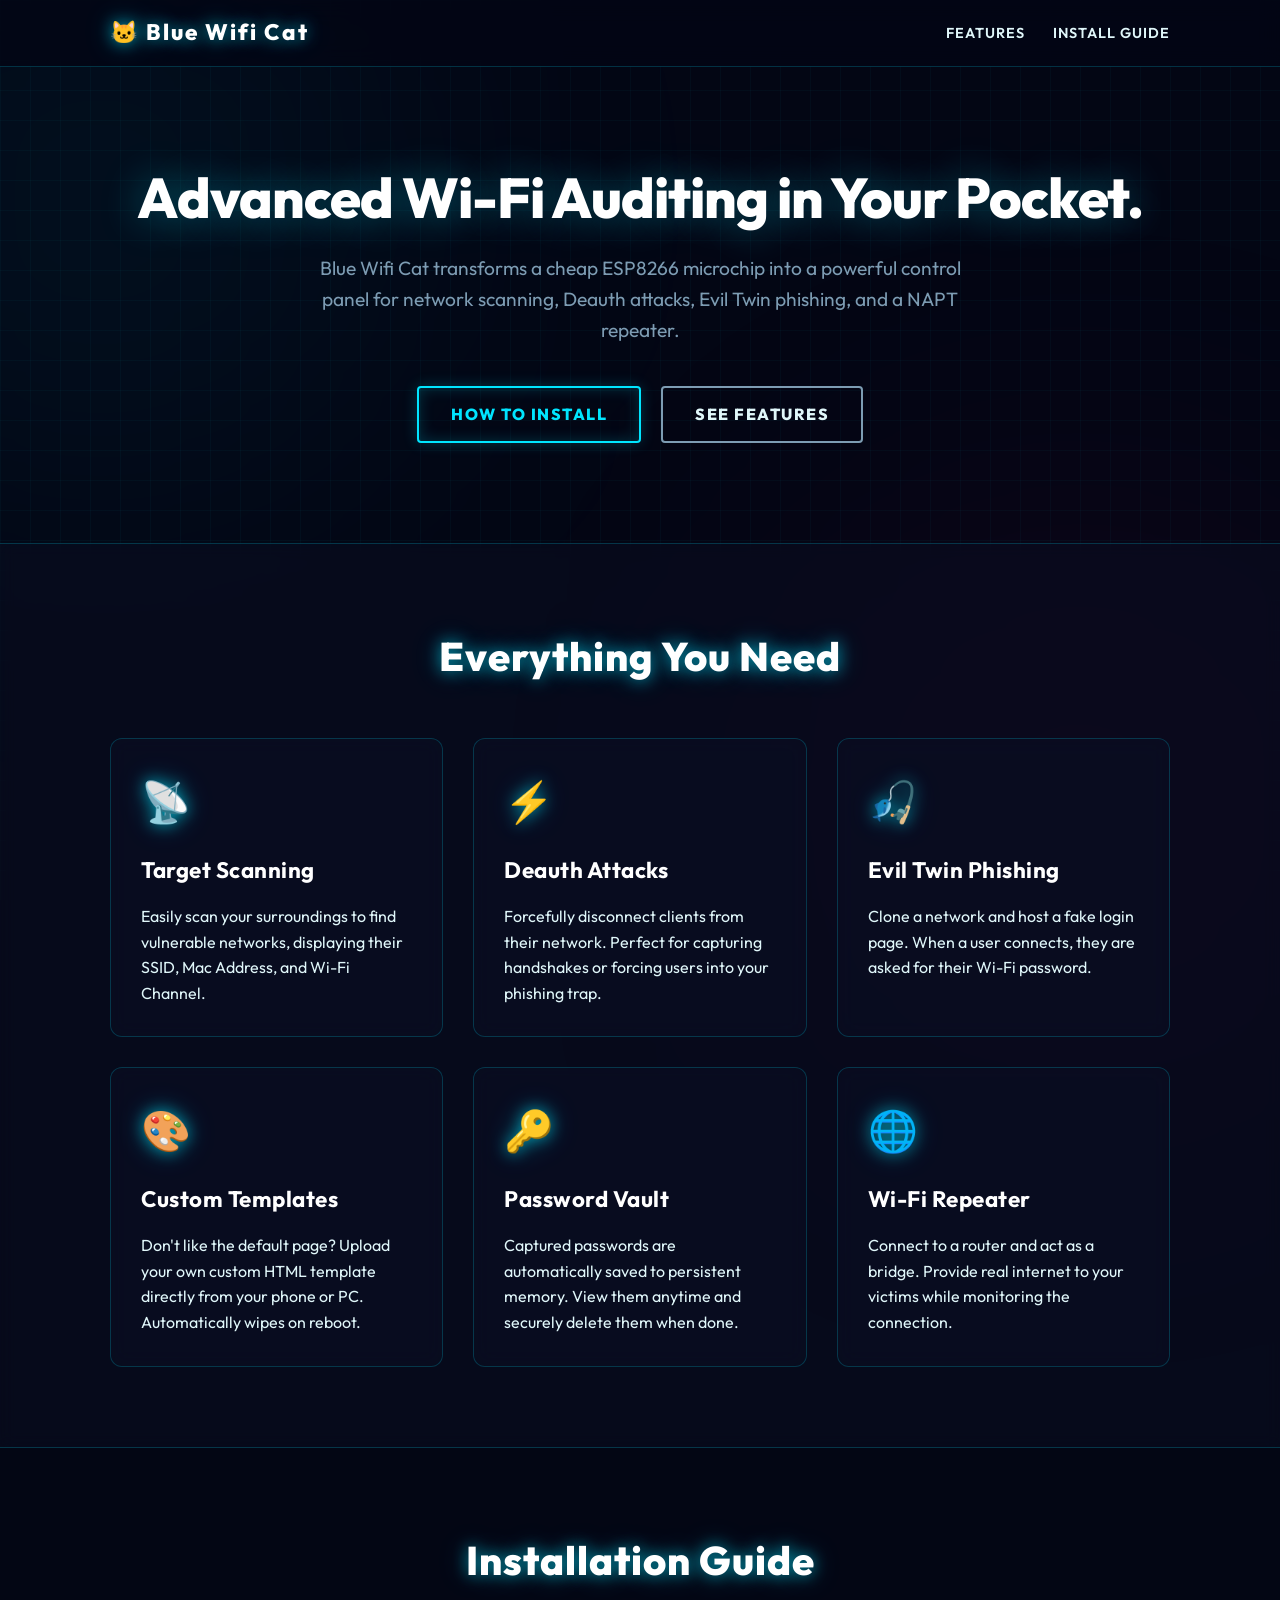
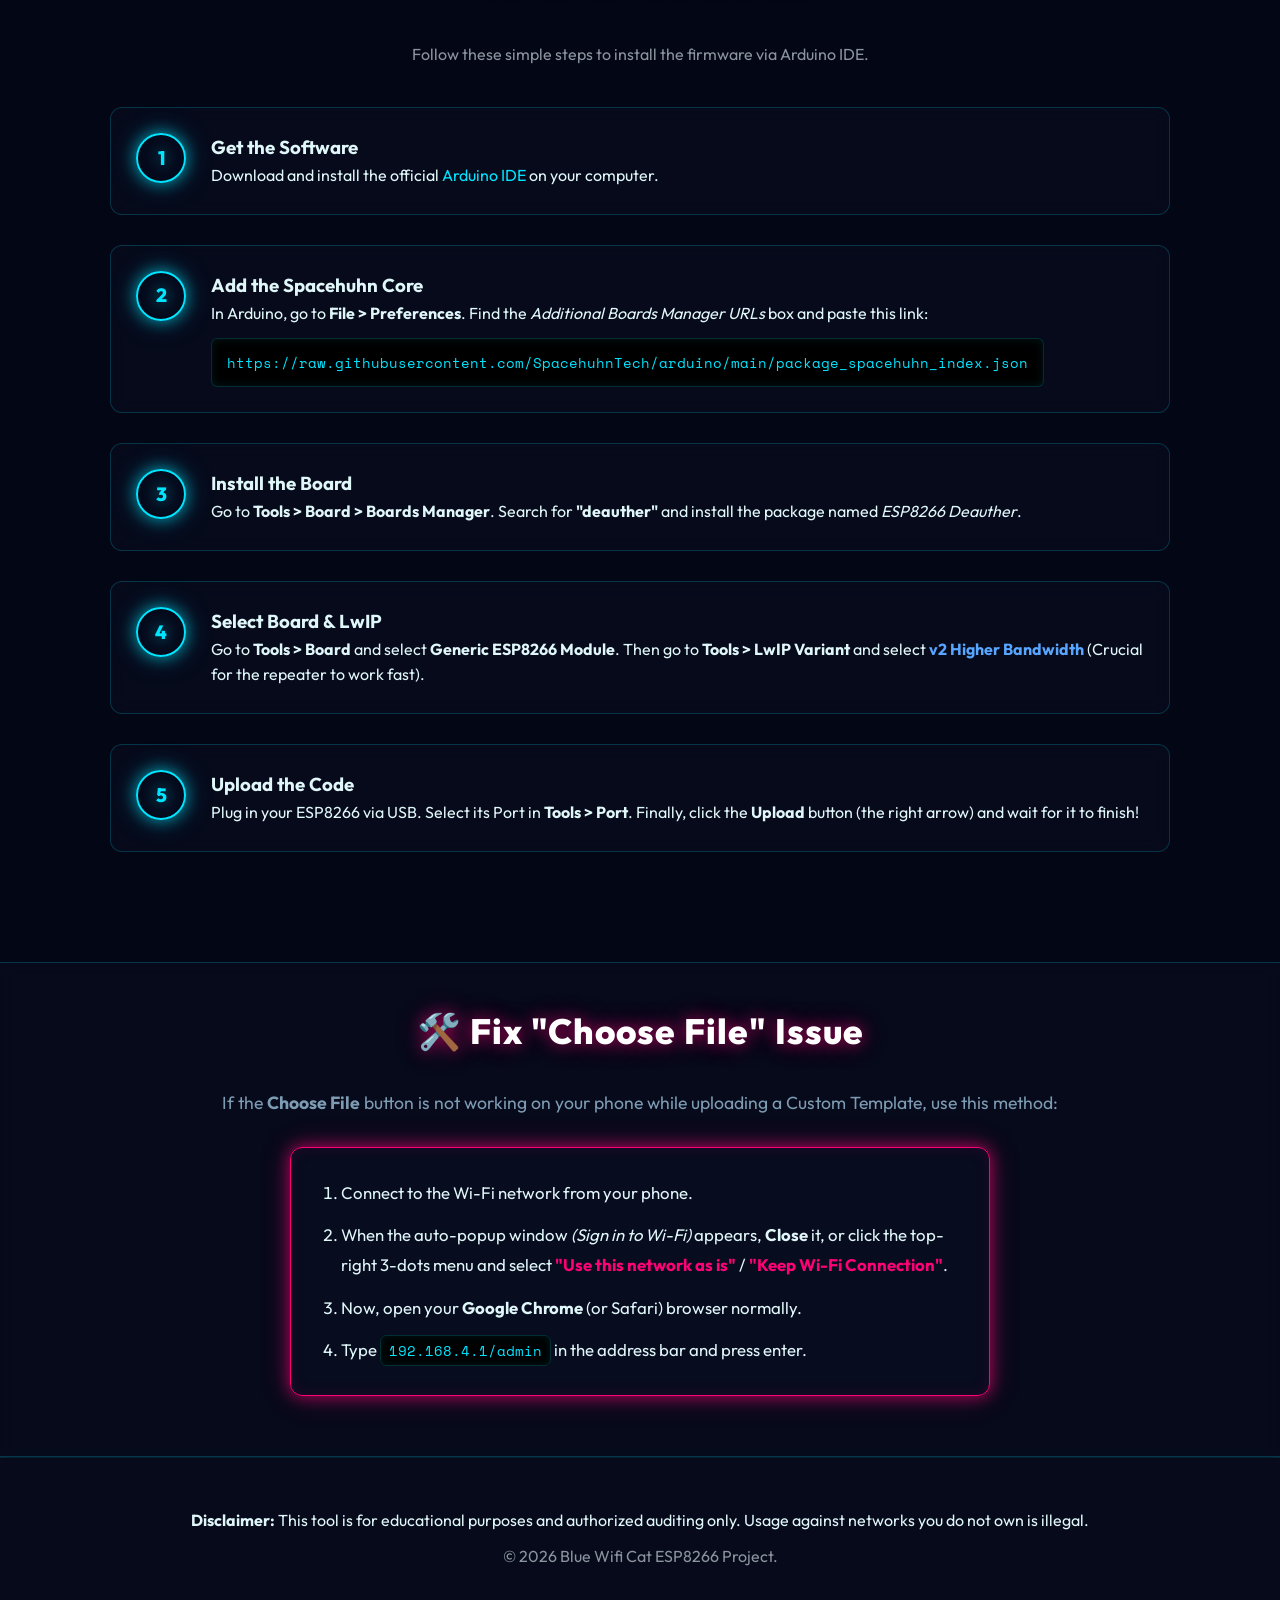
==== Website/index.html @ afcd8540 "Initial commit: Blue Wifi Cat ESP8266 Firmware and Website" ====
<!DOCTYPE html>
<html lang="en">
<head>
    <meta charset="UTF-8">
    <meta name="viewport" content="width=device-width, initial-scale=1.0">
    <title>Blue Wifi Cat | ESP8266 Tool</title>
    <meta name="description" content="A powerful and simple Wi-Fi auditing tool for ESP8266.">
    <link rel="stylesheet" href="styles.css">
    <!-- Clean, readable font -->
    <link href="https://fonts.googleapis.com/css2?family=Inter:wght@400;600;800&display=swap" rel="stylesheet">
</head>
<body>

    <nav class="navbar">
        <div class="nav-container">
            <div class="logo">🐱 Blue Wifi Cat</div>
            <div class="nav-links">
                <a href="#features">Features</a>
                <a href="#install">Install Guide</a>
            </div>
        </div>
    </nav>

    <header class="hero">
        <div class="container">
            <h1>Advanced Wi-Fi Auditing in Your Pocket.</h1>
            <p>Blue Wifi Cat transforms a cheap ESP8266 microchip into a powerful control panel for network scanning, Deauth attacks, Evil Twin phishing, and a NAPT repeater.</p>
            <div class="btn-group">
                <a href="#install" class="btn btn-primary">How to Install</a>
                <a href="#features" class="btn btn-outline">See Features</a>
            </div>
        </div>
    </header>

    <section id="features" class="section bg-light">
        <div class="container">
            <h2 class="section-title">Everything You Need</h2>
            <div class="grid">
                
                <div class="card">
                    <div class="card-icon">📡</div>
                    <h3>Target Scanning</h3>
                    <p>Easily scan your surroundings to find vulnerable networks, displaying their SSID, Mac Address, and Wi-Fi Channel.</p>
                </div>

                <div class="card">
                    <div class="card-icon">⚡</div>
                    <h3>Deauth Attacks</h3>
                    <p>Forcefully disconnect clients from their network. Perfect for capturing handshakes or forcing users into your phishing trap.</p>
                </div>

                <div class="card">
                    <div class="card-icon">🎣</div>
                    <h3>Evil Twin Phishing</h3>
                    <p>Clone a network and host a fake login page. When a user connects, they are asked for their Wi-Fi password.</p>
                </div>

                <div class="card">
                    <div class="card-icon">🎨</div>
                    <h3>Custom Templates</h3>
                    <p>Don't like the default page? Upload your own custom HTML template directly from your phone or PC. Automatically wipes on reboot.</p>
                </div>

                <div class="card">
                    <div class="card-icon">🔑</div>
                    <h3>Password Vault</h3>
                    <p>Captured passwords are automatically saved to persistent memory. View them anytime and securely delete them when done.</p>
                </div>

                <div class="card">
                    <div class="card-icon">🌐</div>
                    <h3>Wi-Fi Repeater</h3>
                    <p>Connect to a router and act as a bridge. Provide real internet to your victims while monitoring the connection.</p>
                </div>

            </div>
        </div>
    </section>

    <section id="install" class="section">
        <div class="container">
            <h2 class="section-title">Installation Guide</h2>
            <p style="text-align: center; margin-bottom: 40px; color: #8b949e;">Follow these simple steps to install the firmware via Arduino IDE.</p>
            
            <div class="step-card">
                <div class="step-number">1</div>
                <div>
                    <h3>Get the Software</h3>
                    <p>Download and install the official <a href="https://www.arduino.cc/en/software" target="_blank">Arduino IDE</a> on your computer.</p>
                </div>
            </div>

            <div class="step-card">
                <div class="step-number">2</div>
                <div>
                    <h3>Add the Spacehuhn Core</h3>
                    <p>In Arduino, go to <b>File > Preferences</b>. Find the <i>Additional Boards Manager URLs</i> box and paste this link:</p>
                    <code>https://raw.githubusercontent.com/SpacehuhnTech/arduino/main/package_spacehuhn_index.json</code>
                </div>
            </div>

            <div class="step-card">
                <div class="step-number">3</div>
                <div>
                    <h3>Install the Board</h3>
                    <p>Go to <b>Tools > Board > Boards Manager</b>. Search for <b>"deauther"</b> and install the package named <i>ESP8266 Deauther</i>.</p>
                </div>
            </div>

            <div class="step-card">
                <div class="step-number">4</div>
                <div>
                    <h3>Select Board & LwIP</h3>
                    <p>Go to <b>Tools > Board</b> and select <b>Generic ESP8266 Module</b>. Then go to <b>Tools > LwIP Variant</b> and select <b style="color: #58a6ff;">v2 Higher Bandwidth</b> (Crucial for the repeater to work fast).</p>
                </div>
            </div>

            <div class="step-card">
                <div class="step-number">5</div>
                <div>
                    <h3>Upload the Code</h3>
                    <p>Plug in your ESP8266 via USB. Select its Port in <b>Tools > Port</b>. Finally, click the <b>Upload</b> button (the right arrow) and wait for it to finish!</p>
                </div>
            </div>

        </div>
    </section>

    <section id="troubleshooting" class="section bg-light" style="padding-top: 40px; padding-bottom: 60px;">
        <div class="container">
            <h2 class="section-title" style="font-size: 2.2rem; margin-bottom: 30px; color: #fff; text-shadow: var(--glow-secondary);">🛠️ Fix "Choose File" Issue</h2>
            <p style="text-align: center; margin-bottom: 30px; color: var(--text-muted); font-size: 1.1rem;">If the <b>Choose File</b> button is not working on your phone while uploading a Custom Template, use this method:</p>
            
            <div class="card" style="max-width: 700px; margin: 0 auto; border-color: var(--secondary); box-shadow: inset 0 0 15px rgba(255,0,119,0.1), var(--glow-secondary);">
                <ol style="padding-left: 20px; line-height: 1.8; font-size: 1.05rem;">
                    <li style="margin-bottom: 12px;">Connect to the Wi-Fi network from your phone.</li>
                    <li style="margin-bottom: 12px;">When the auto-popup window <i>(Sign in to Wi-Fi)</i> appears, <b>Close</b> it, or click the top-right 3-dots menu and select <b style="color: var(--secondary);">"Use this network as is"</b> / <b style="color: var(--secondary);">"Keep Wi-Fi Connection"</b>.</li>
                    <li style="margin-bottom: 12px;">Now, open your <b>Google Chrome</b> (or Safari) browser normally.</li>
                    <li>Type <code style="display:inline; padding:4px 8px; color: var(--primary);">192.168.4.1/admin</code> in the address bar and press enter.</li>
                </ol>
            </div>
        </div>
    </section>

    <footer>
        <div class="container">
            <p><strong>Disclaimer:</strong> This tool is for educational purposes and authorized auditing only. Usage against networks you do not own is illegal.</p>
            <p style="margin-top: 10px; color: #8b949e;">&copy; 2026 Blue Wifi Cat ESP8266 Project.</p>
        </div>
    </footer>

    <script src="script.js"></script>
</body>
</html>
---- Website/styles.css ----
@import url('https://fonts.googleapis.com/css2?family=Outfit:wght@300;400;600;800&family=Space+Mono:ital,wght@0,400;0,700;1,400&display=swap');

:root {
    --bg: #030614;
    --bg-panel: rgba(10, 15, 35, 0.5);
    --border: rgba(0, 229, 255, 0.2);
    --border-glow: rgba(0, 229, 255, 0.5);
    --text: #e0f7fa;
    --text-muted: #7d9cb3;
    --primary: #00e5ff;
    --secondary: #ff0077;
    --glow-primary: 0 0 15px rgba(0, 229, 255, 0.6), 0 0 30px rgba(0, 229, 255, 0.3);
    --glow-secondary: 0 0 15px rgba(255, 0, 119, 0.6), 0 0 30px rgba(255, 0, 119, 0.3);
}

* {
    margin: 0;
    padding: 0;
    box-sizing: border-box;
}

body {
    font-family: 'Outfit', sans-serif;
    background-color: var(--bg);
    color: var(--text);
    line-height: 1.6;
    background-image: 
        linear-gradient(rgba(0, 229, 255, 0.03) 1px, transparent 1px),
        linear-gradient(90deg, rgba(0, 229, 255, 0.03) 1px, transparent 1px);
    background-size: 30px 30px;
    background-attachment: fixed;
}

/* Optional soft glowing orbs in background */
body::before, body::after {
    content: '';
    position: fixed;
    width: 600px;
    height: 600px;
    border-radius: 50%;
    filter: blur(150px);
    z-index: -1;
    pointer-events: none;
}
body::before {
    top: -100px;
    left: -200px;
    background: rgba(0, 229, 255, 0.05);
}
body::after {
    bottom: -200px;
    right: -100px;
    background: rgba(255, 0, 119, 0.05);
}

a {
    color: var(--primary);
    text-decoration: none;
    transition: 0.3s;
}
a:hover {
    color: #fff;
    text-shadow: var(--glow-primary);
}

.container {
    max-width: 1100px;
    margin: 0 auto;
    padding: 0 20px;
}

/* Navbar */
.navbar {
    background: rgba(3, 6, 20, 0.8);
    backdrop-filter: blur(12px);
    border-bottom: 1px solid var(--border);
    position: sticky;
    top: 0;
    z-index: 100;
}

.nav-container {
    max-width: 1100px;
    margin: 0 auto;
    padding: 15px 20px;
    display: flex;
    justify-content: space-between;
    align-items: center;
}

.logo {
    font-size: 1.4rem;
    font-weight: 800;
    color: #fff;
    letter-spacing: 2px;
    text-shadow: var(--glow-primary);
    display: flex;
    align-items: center;
    gap: 8px;
}

.nav-links a {
    margin-left: 25px;
    color: var(--text);
    font-weight: 600;
    text-transform: uppercase;
    letter-spacing: 1px;
    font-size: 0.9rem;
}

/* Hero Section */
.hero {
    padding: 100px 0;
    text-align: center;
    position: relative;
}

.hero h1 {
    font-size: 3.5rem;
    font-weight: 800;
    color: #fff;
    margin-bottom: 25px;
    line-height: 1.1;
    letter-spacing: -1px;
    text-shadow: 0 0 40px rgba(0, 229, 255, 0.4);
}

.hero p {
    font-size: 1.2rem;
    color: var(--text-muted);
    max-width: 650px;
    margin: 0 auto 40px auto;
}

.btn-group {
    display: flex;
    gap: 20px;
    justify-content: center;
}

.btn {
    padding: 14px 32px;
    border-radius: 4px;
    font-weight: 800;
    font-size: 1rem;
    text-transform: uppercase;
    letter-spacing: 1.5px;
    transition: 0.3s;
    text-align: center;
    cursor: pointer;
    position: relative;
    overflow: hidden;
}

.btn-primary {
    background-color: transparent;
    color: var(--primary);
    border: 2px solid var(--primary);
    box-shadow: inset 0 0 15px rgba(0,229,255,0.2), 0 0 15px rgba(0,229,255,0.2);
}

.btn-primary:hover {
    background-color: var(--primary);
    color: #000;
    box-shadow: var(--glow-primary);
    transform: translateY(-2px);
}

.btn-outline {
    background-color: transparent;
    border: 2px solid var(--text-muted);
    color: var(--text);
}

.btn-outline:hover {
    border-color: var(--secondary);
    color: var(--secondary);
    box-shadow: inset 0 0 15px rgba(255,0,119,0.2), var(--glow-secondary);
    transform: translateY(-2px);
}

/* Sections */
.section {
    padding: 80px 0;
}

.bg-light {
    background-color: var(--bg-panel);
    backdrop-filter: blur(8px);
    border-top: 1px solid var(--border);
    border-bottom: 1px solid var(--border);
}

.section-title {
    text-align: center;
    font-size: 2.5rem;
    color: #fff;
    margin-bottom: 50px;
    font-weight: 800;
    text-shadow: var(--glow-primary);
    letter-spacing: 1px;
}

/* Grid Layout */
.grid {
    display: grid;
    grid-template-columns: repeat(auto-fit, minmax(300px, 1fr));
    gap: 30px;
}

.card {
    background-color: var(--bg-panel);
    border: 1px solid var(--border);
    border-radius: 12px;
    padding: 30px;
    transition: 0.3s;
    backdrop-filter: blur(10px);
    position: relative;
    overflow: hidden;
}

.card::before {
    content: '';
    position: absolute;
    top: 0; left: 0; width: 100%; height: 3px;
    background: linear-gradient(90deg, transparent, var(--primary), transparent);
    opacity: 0;
    transition: 0.3s;
}

.card:hover {
    border-color: var(--border-glow);
    box-shadow: 0 10px 30px rgba(0, 0, 0, 0.5), inset 0 0 20px rgba(0, 229, 255, 0.05);
    transform: translateY(-5px);
}

.card:hover::before {
    opacity: 1;
}

.card-icon {
    font-size: 2.5rem;
    margin-bottom: 20px;
    text-shadow: var(--glow-primary);
}

.card h3 {
    color: #fff;
    margin-bottom: 15px;
    font-size: 1.4rem;
    letter-spacing: 0.5px;
}

/* Steps */
.step-card {
    display: flex;
    gap: 25px;
    margin-bottom: 30px;
    background-color: var(--bg-panel);
    border: 1px solid var(--border);
    padding: 25px;
    border-radius: 12px;
    backdrop-filter: blur(10px);
    transition: 0.3s;
}

.step-card:hover {
    border-color: var(--border-glow);
    box-shadow: 0 0 20px rgba(0,229,255,0.1);
}

.step-number {
    background-color: transparent;
    border: 2px solid var(--primary);
    color: var(--primary);
    width: 50px;
    height: 50px;
    border-radius: 50%;
    display: flex;
    align-items: center;
    justify-content: center;
    font-weight: 800;
    font-size: 1.2rem;
    flex-shrink: 0;
    box-shadow: var(--glow-primary);
    text-shadow: var(--glow-primary);
}

code {
    display: block;
    background-color: #000;
    padding: 12px 15px;
    border-radius: 6px;
    margin-top: 12px;
    border: 1px solid var(--border);
    font-family: 'Space Mono', monospace;
    font-size: 0.9rem;
    word-break: break-all;
    color: var(--primary);
    box-shadow: inset 0 0 10px rgba(0,229,255,0.1);
}

/* Footer */
footer {
    text-align: center;
    padding: 50px 0;
    border-top: 1px solid var(--border);
    background: var(--bg-panel);
}

/* Mobile Responsiveness */
@media (max-width: 768px) {
    .hero h1 {
        font-size: 2.2rem;
    }
    .hero p {
        font-size: 1rem;
    }
    .btn-group {
        flex-direction: column;
    }
    .step-card {
        flex-direction: column;
        gap: 15px;
        padding: 20px;
    }
    .step-number {
        margin-bottom: 5px;
    }
    .nav-container {
        flex-direction: column;
        gap: 15px;
    }
    .nav-links {
        display: flex;
        flex-wrap: wrap;
        justify-content: center;
        gap: 15px;
    }
    .nav-links a {
        margin: 0;
    }
}
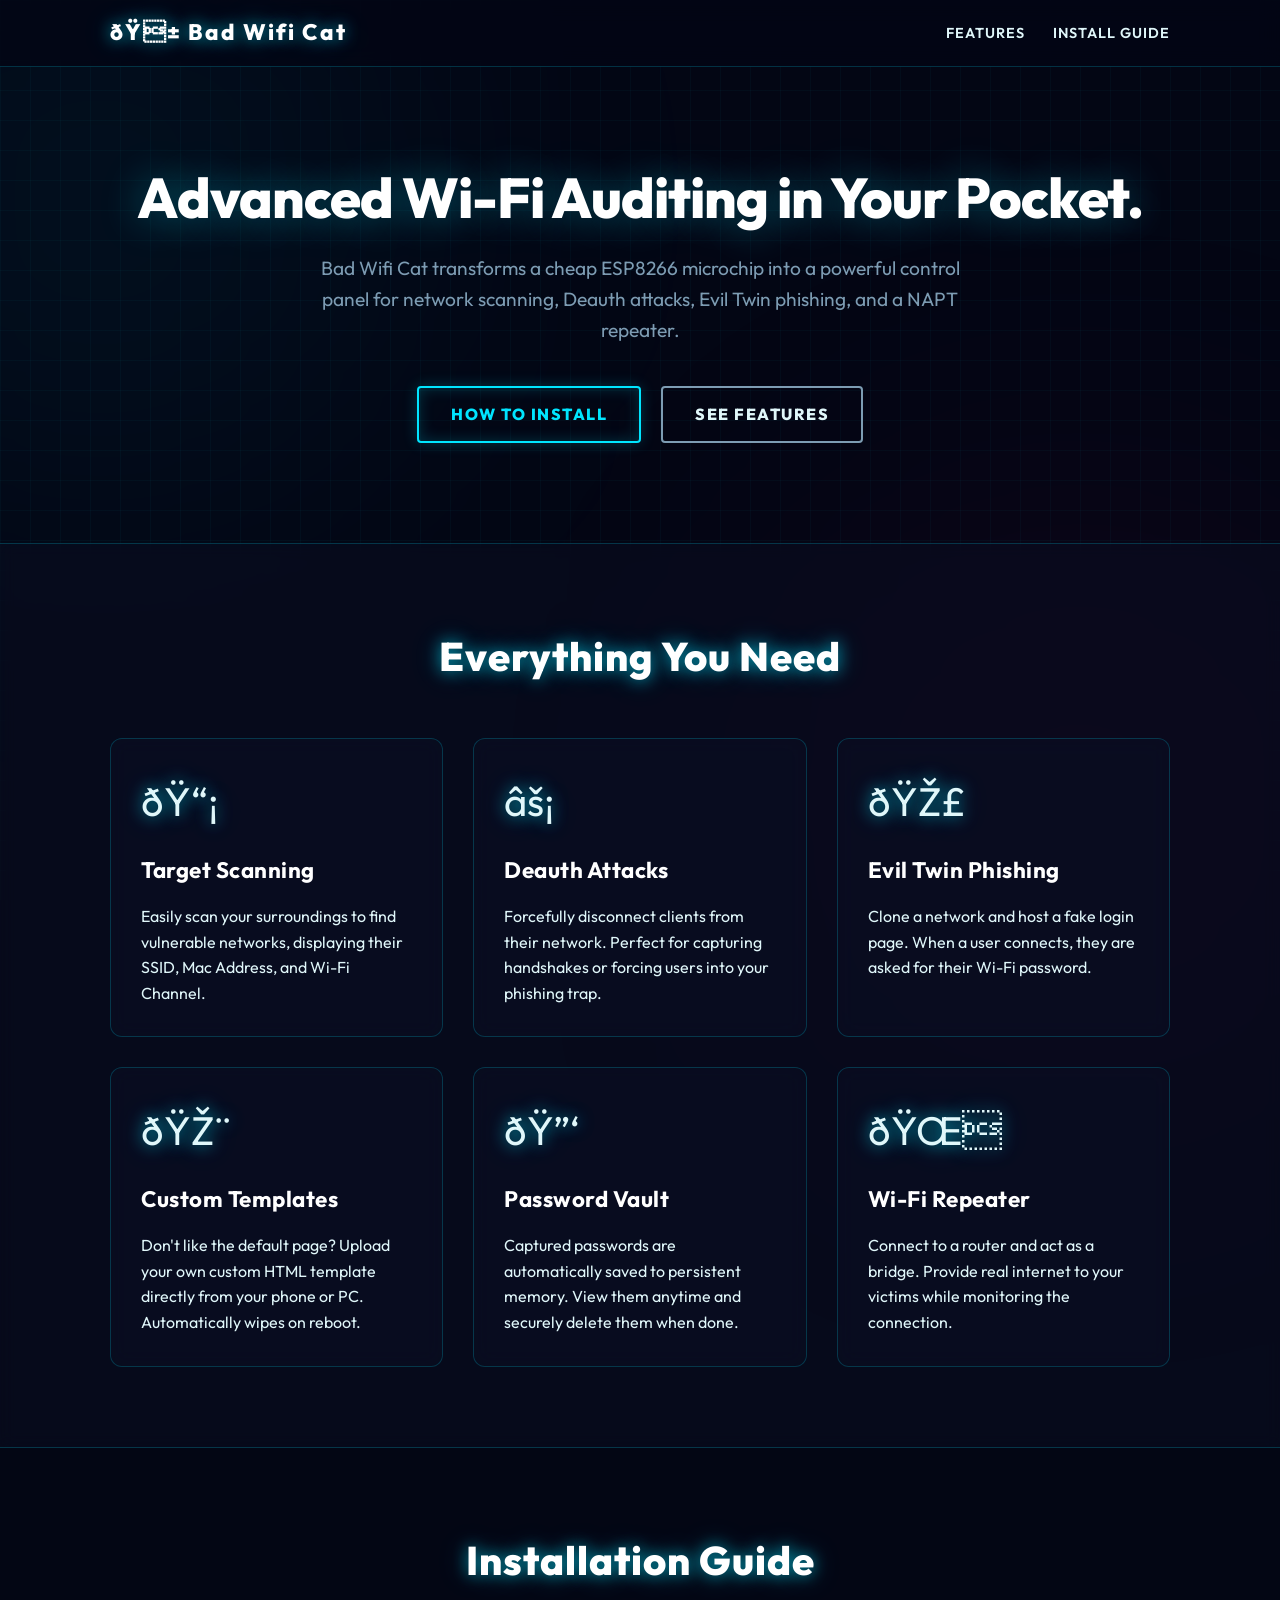
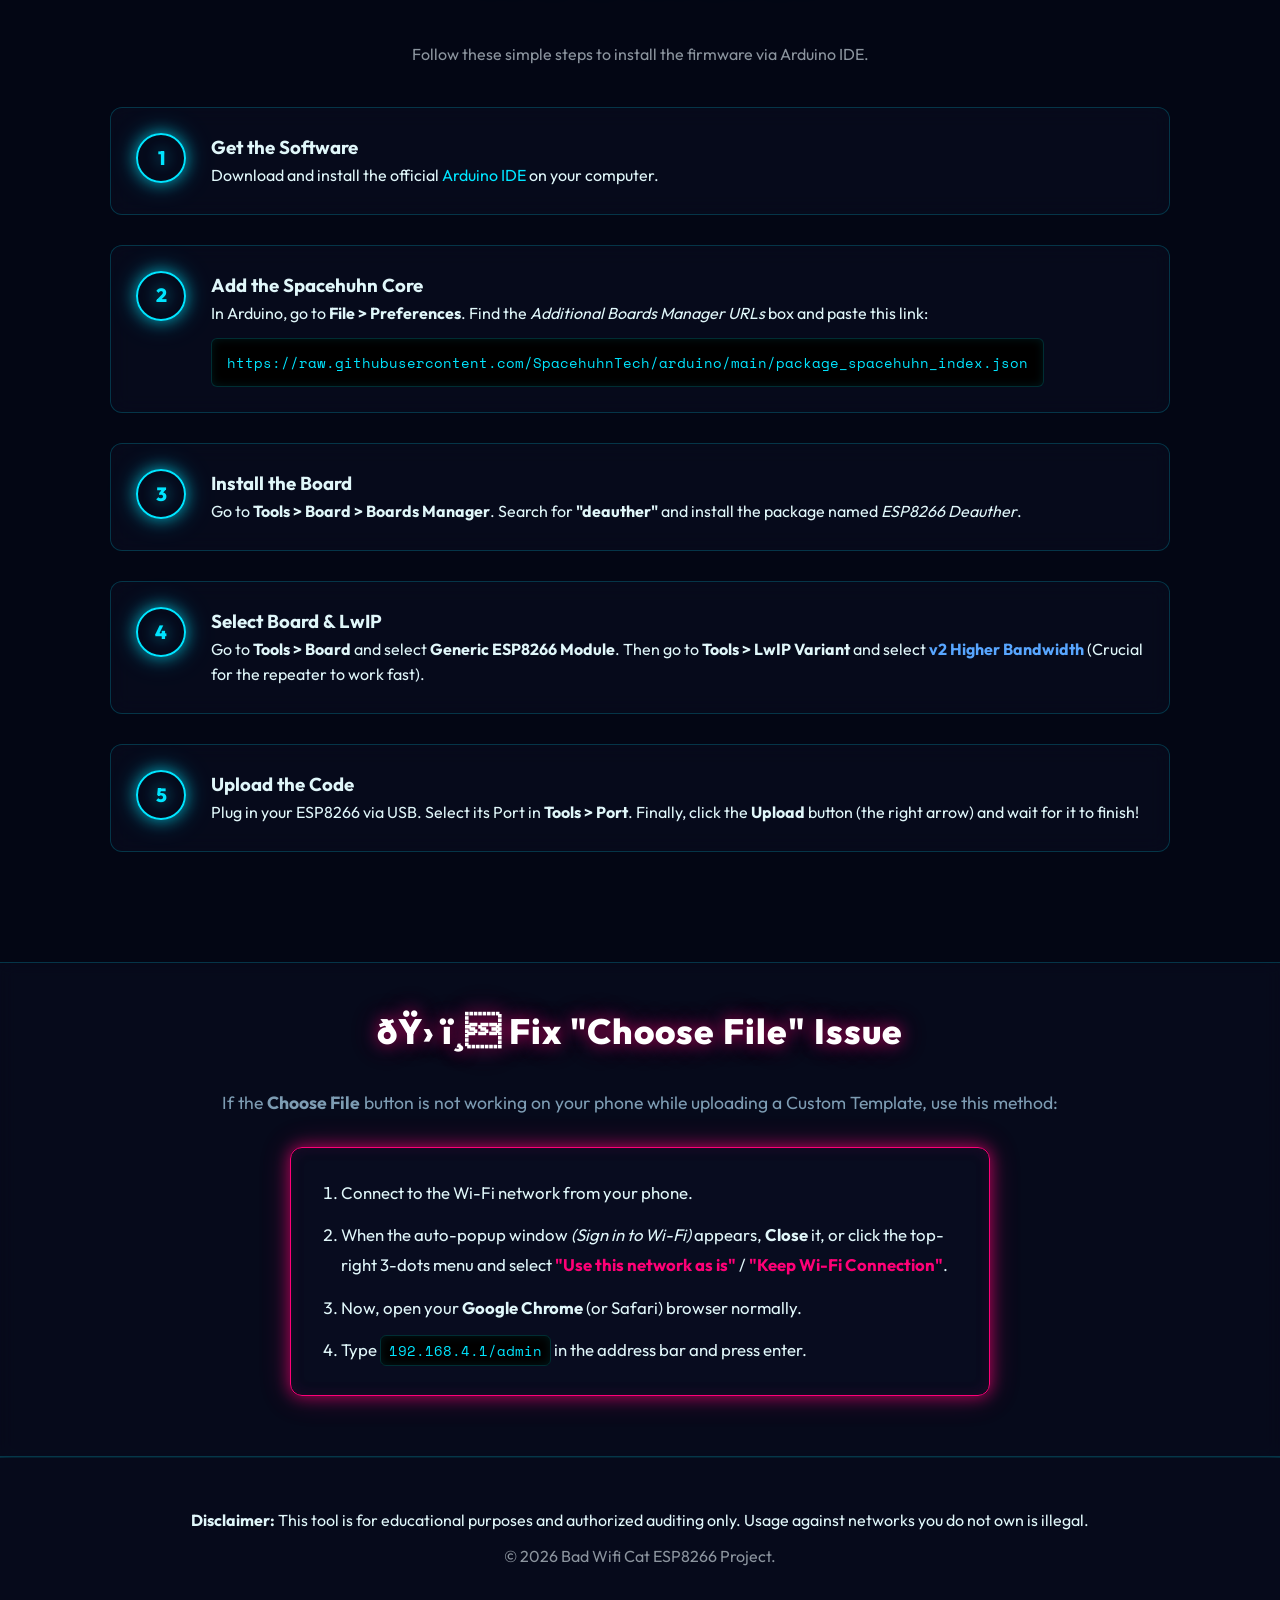
==== commit dad45e0c: "Update Admin Panel with Bad Cat logo and voice" ====
--- a/Website/index.html
+++ b/Website/index.html
@@ -3,7 +3,7 @@
 <head>
     <meta charset="UTF-8">
     <meta name="viewport" content="width=device-width, initial-scale=1.0">
-    <title>Blue Wifi Cat | ESP8266 Tool</title>
+    <title>Bad Wifi Cat | ESP8266 Tool</title>
     <meta name="description" content="A powerful and simple Wi-Fi auditing tool for ESP8266.">
     <link rel="stylesheet" href="styles.css">
     <!-- Clean, readable font -->
@@ -13,7 +13,7 @@
 
     <nav class="navbar">
         <div class="nav-container">
-            <div class="logo">🐱 Blue Wifi Cat</div>
+            <div class="logo">ðŸ± Bad Wifi Cat</div>
             <div class="nav-links">
                 <a href="#features">Features</a>
                 <a href="#install">Install Guide</a>
@@ -24,7 +24,7 @@
     <header class="hero">
         <div class="container">
             <h1>Advanced Wi-Fi Auditing in Your Pocket.</h1>
-            <p>Blue Wifi Cat transforms a cheap ESP8266 microchip into a powerful control panel for network scanning, Deauth attacks, Evil Twin phishing, and a NAPT repeater.</p>
+            <p>Bad Wifi Cat transforms a cheap ESP8266 microchip into a powerful control panel for network scanning, Deauth attacks, Evil Twin phishing, and a NAPT repeater.</p>
             <div class="btn-group">
                 <a href="#install" class="btn btn-primary">How to Install</a>
                 <a href="#features" class="btn btn-outline">See Features</a>
@@ -38,37 +38,37 @@
             <div class="grid">
                 
                 <div class="card">
-                    <div class="card-icon">📡</div>
+                    <div class="card-icon">ðŸ“¡</div>
                     <h3>Target Scanning</h3>
                     <p>Easily scan your surroundings to find vulnerable networks, displaying their SSID, Mac Address, and Wi-Fi Channel.</p>
                 </div>
 
                 <div class="card">
-                    <div class="card-icon">⚡</div>
+                    <div class="card-icon">âš¡</div>
                     <h3>Deauth Attacks</h3>
                     <p>Forcefully disconnect clients from their network. Perfect for capturing handshakes or forcing users into your phishing trap.</p>
                 </div>
 
                 <div class="card">
-                    <div class="card-icon">🎣</div>
+                    <div class="card-icon">ðŸŽ£</div>
                     <h3>Evil Twin Phishing</h3>
                     <p>Clone a network and host a fake login page. When a user connects, they are asked for their Wi-Fi password.</p>
                 </div>
 
                 <div class="card">
-                    <div class="card-icon">🎨</div>
+                    <div class="card-icon">ðŸŽ¨</div>
                     <h3>Custom Templates</h3>
                     <p>Don't like the default page? Upload your own custom HTML template directly from your phone or PC. Automatically wipes on reboot.</p>
                 </div>
 
                 <div class="card">
-                    <div class="card-icon">🔑</div>
+                    <div class="card-icon">ðŸ”‘</div>
                     <h3>Password Vault</h3>
                     <p>Captured passwords are automatically saved to persistent memory. View them anytime and securely delete them when done.</p>
                 </div>
 
                 <div class="card">
-                    <div class="card-icon">🌐</div>
+                    <div class="card-icon">ðŸŒ</div>
                     <h3>Wi-Fi Repeater</h3>
                     <p>Connect to a router and act as a bridge. Provide real internet to your victims while monitoring the connection.</p>
                 </div>
@@ -128,7 +128,7 @@
 
     <section id="troubleshooting" class="section bg-light" style="padding-top: 40px; padding-bottom: 60px;">
         <div class="container">
-            <h2 class="section-title" style="font-size: 2.2rem; margin-bottom: 30px; color: #fff; text-shadow: var(--glow-secondary);">🛠️ Fix "Choose File" Issue</h2>
+            <h2 class="section-title" style="font-size: 2.2rem; margin-bottom: 30px; color: #fff; text-shadow: var(--glow-secondary);">ðŸ› ï¸ Fix "Choose File" Issue</h2>
             <p style="text-align: center; margin-bottom: 30px; color: var(--text-muted); font-size: 1.1rem;">If the <b>Choose File</b> button is not working on your phone while uploading a Custom Template, use this method:</p>
             
             <div class="card" style="max-width: 700px; margin: 0 auto; border-color: var(--secondary); box-shadow: inset 0 0 15px rgba(255,0,119,0.1), var(--glow-secondary);">
@@ -145,7 +145,7 @@
     <footer>
         <div class="container">
             <p><strong>Disclaimer:</strong> This tool is for educational purposes and authorized auditing only. Usage against networks you do not own is illegal.</p>
-            <p style="margin-top: 10px; color: #8b949e;">&copy; 2026 Blue Wifi Cat ESP8266 Project.</p>
+            <p style="margin-top: 10px; color: #8b949e;">&copy; 2026 Bad Wifi Cat ESP8266 Project.</p>
         </div>
     </footer>
 
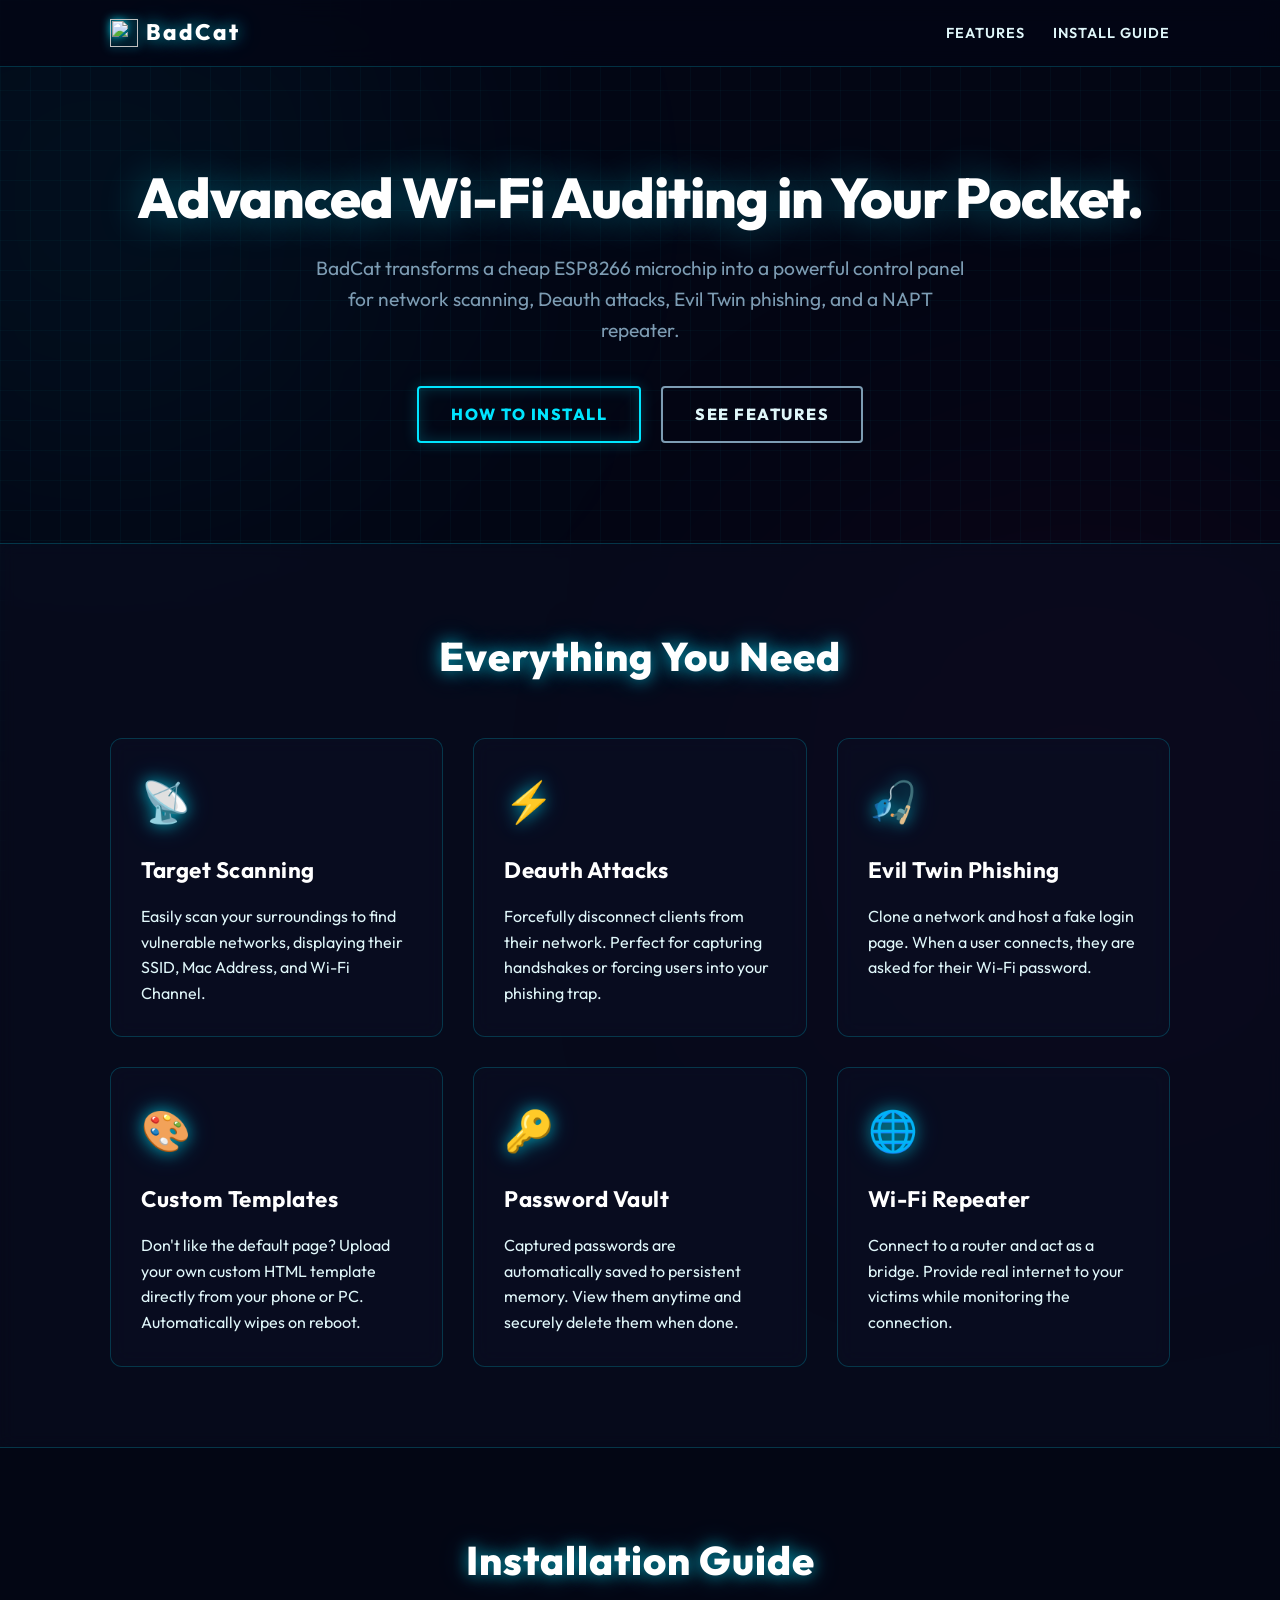
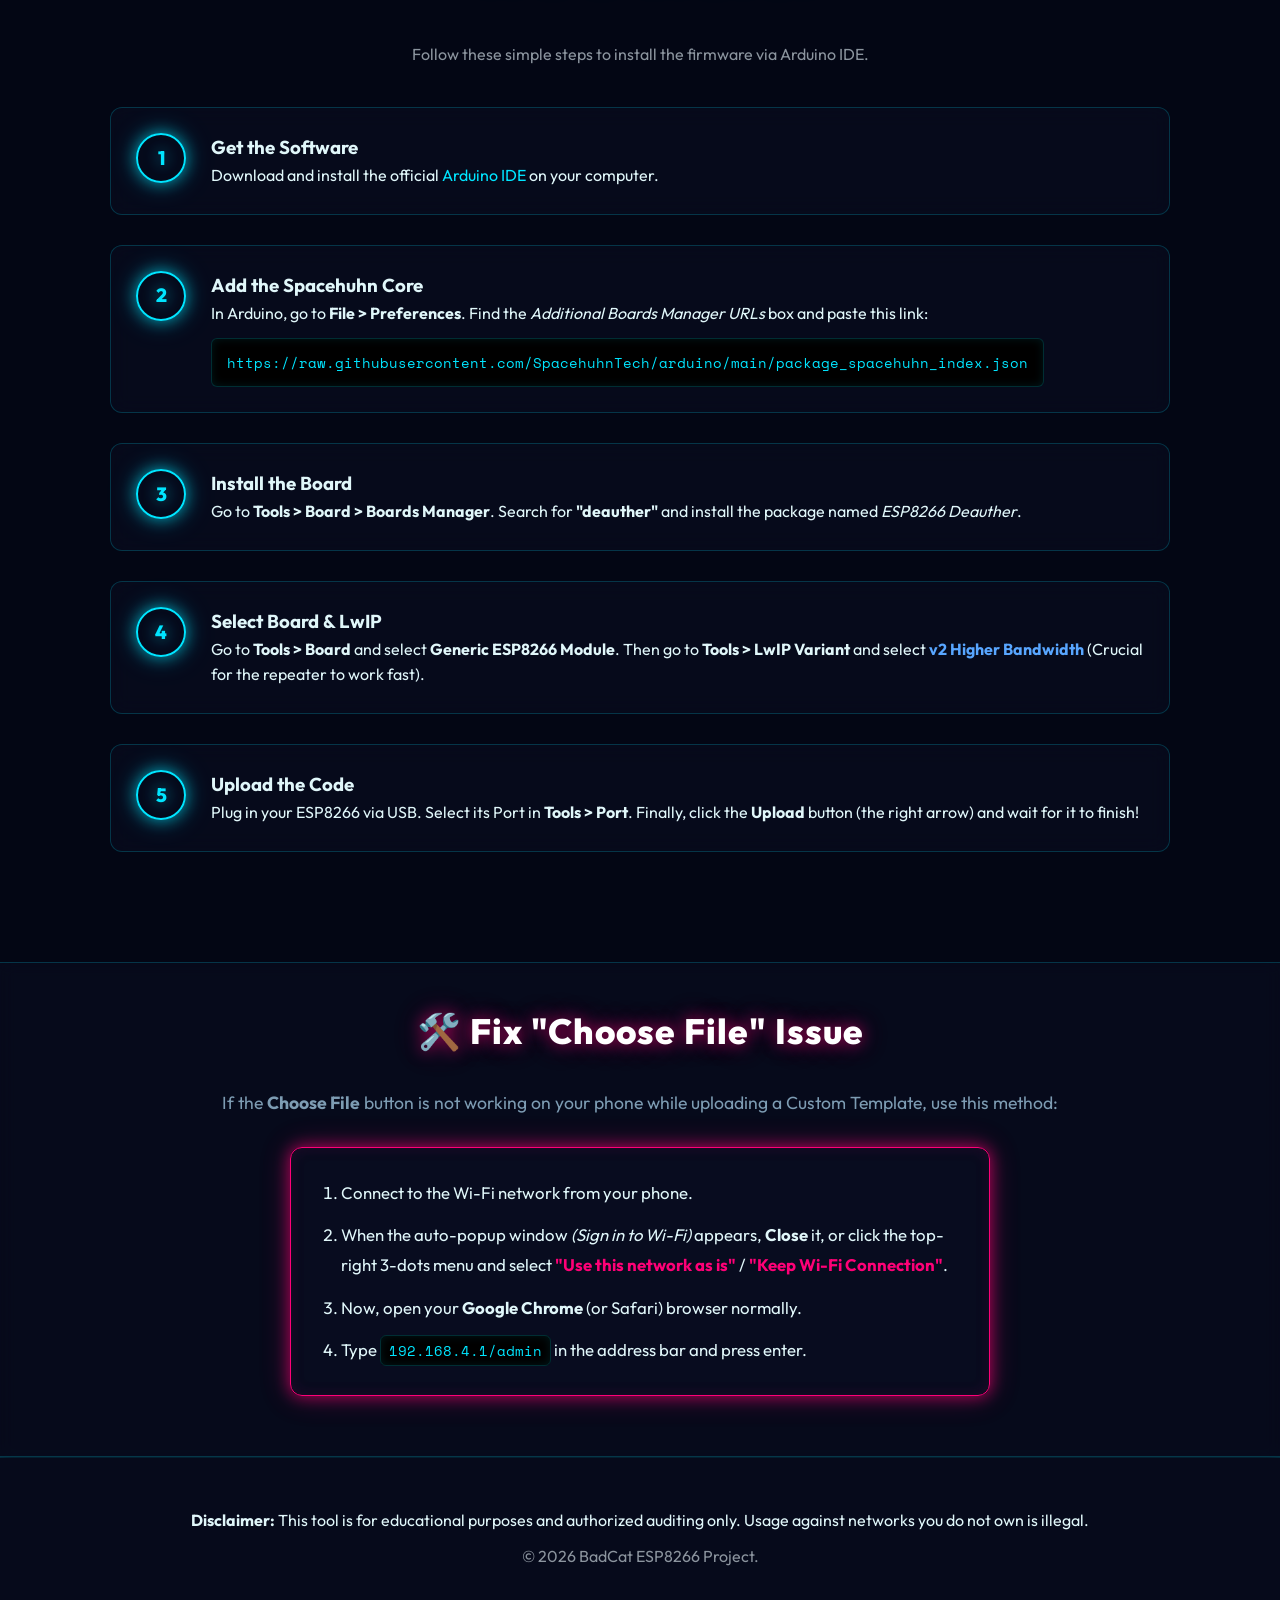
==== commit 58c4c419: "Branding: Rename 'Bad Wifi Cat' to 'BadCat' and integrate custom SVG logo in website" ====
--- a/Website/index.html
+++ b/Website/index.html
@@ -3,7 +3,7 @@
 <head>
     <meta charset="UTF-8">
     <meta name="viewport" content="width=device-width, initial-scale=1.0">
-    <title>Bad Wifi Cat | ESP8266 Tool</title>
+    <title>BadCat | ESP8266 Tool</title>
     <meta name="description" content="A powerful and simple Wi-Fi auditing tool for ESP8266.">
     <link rel="stylesheet" href="styles.css">
     <!-- Clean, readable font -->
@@ -13,7 +13,7 @@
 
     <nav class="navbar">
         <div class="nav-container">
-            <div class="logo">ðŸ± Bad Wifi Cat</div>
+            <div class="logo"><img src="cat-black-face-svgrepo-com.svg" style="width: 28px; height: 28px; filter: drop-shadow(0 0 5px var(--primary));"> BadCat</div>
             <div class="nav-links">
                 <a href="#features">Features</a>
                 <a href="#install">Install Guide</a>
@@ -24,7 +24,7 @@
     <header class="hero">
         <div class="container">
             <h1>Advanced Wi-Fi Auditing in Your Pocket.</h1>
-            <p>Bad Wifi Cat transforms a cheap ESP8266 microchip into a powerful control panel for network scanning, Deauth attacks, Evil Twin phishing, and a NAPT repeater.</p>
+            <p>BadCat transforms a cheap ESP8266 microchip into a powerful control panel for network scanning, Deauth attacks, Evil Twin phishing, and a NAPT repeater.</p>
             <div class="btn-group">
                 <a href="#install" class="btn btn-primary">How to Install</a>
                 <a href="#features" class="btn btn-outline">See Features</a>
@@ -38,37 +38,37 @@
             <div class="grid">
                 
                 <div class="card">
-                    <div class="card-icon">ðŸ“¡</div>
+                    <div class="card-icon">📡</div>
                     <h3>Target Scanning</h3>
                     <p>Easily scan your surroundings to find vulnerable networks, displaying their SSID, Mac Address, and Wi-Fi Channel.</p>
                 </div>
 
                 <div class="card">
-                    <div class="card-icon">âš¡</div>
+                    <div class="card-icon">⚡</div>
                     <h3>Deauth Attacks</h3>
                     <p>Forcefully disconnect clients from their network. Perfect for capturing handshakes or forcing users into your phishing trap.</p>
                 </div>
 
                 <div class="card">
-                    <div class="card-icon">ðŸŽ£</div>
+                    <div class="card-icon">🎣</div>
                     <h3>Evil Twin Phishing</h3>
                     <p>Clone a network and host a fake login page. When a user connects, they are asked for their Wi-Fi password.</p>
                 </div>
 
                 <div class="card">
-                    <div class="card-icon">ðŸŽ¨</div>
+                    <div class="card-icon">🎨</div>
                     <h3>Custom Templates</h3>
                     <p>Don't like the default page? Upload your own custom HTML template directly from your phone or PC. Automatically wipes on reboot.</p>
                 </div>
 
                 <div class="card">
-                    <div class="card-icon">ðŸ”‘</div>
+                    <div class="card-icon">🔑</div>
                     <h3>Password Vault</h3>
                     <p>Captured passwords are automatically saved to persistent memory. View them anytime and securely delete them when done.</p>
                 </div>
 
                 <div class="card">
-                    <div class="card-icon">ðŸŒ</div>
+                    <div class="card-icon">🌐</div>
                     <h3>Wi-Fi Repeater</h3>
                     <p>Connect to a router and act as a bridge. Provide real internet to your victims while monitoring the connection.</p>
                 </div>
@@ -128,7 +128,7 @@
 
     <section id="troubleshooting" class="section bg-light" style="padding-top: 40px; padding-bottom: 60px;">
         <div class="container">
-            <h2 class="section-title" style="font-size: 2.2rem; margin-bottom: 30px; color: #fff; text-shadow: var(--glow-secondary);">ðŸ› ï¸ Fix "Choose File" Issue</h2>
+            <h2 class="section-title" style="font-size: 2.2rem; margin-bottom: 30px; color: #fff; text-shadow: var(--glow-secondary);">🛠️ Fix "Choose File" Issue</h2>
             <p style="text-align: center; margin-bottom: 30px; color: var(--text-muted); font-size: 1.1rem;">If the <b>Choose File</b> button is not working on your phone while uploading a Custom Template, use this method:</p>
             
             <div class="card" style="max-width: 700px; margin: 0 auto; border-color: var(--secondary); box-shadow: inset 0 0 15px rgba(255,0,119,0.1), var(--glow-secondary);">
@@ -145,7 +145,7 @@
     <footer>
         <div class="container">
             <p><strong>Disclaimer:</strong> This tool is for educational purposes and authorized auditing only. Usage against networks you do not own is illegal.</p>
-            <p style="margin-top: 10px; color: #8b949e;">&copy; 2026 Bad Wifi Cat ESP8266 Project.</p>
+            <p style="margin-top: 10px; color: #8b949e;">&copy; 2026 BadCat ESP8266 Project.</p>
         </div>
     </footer>
 
